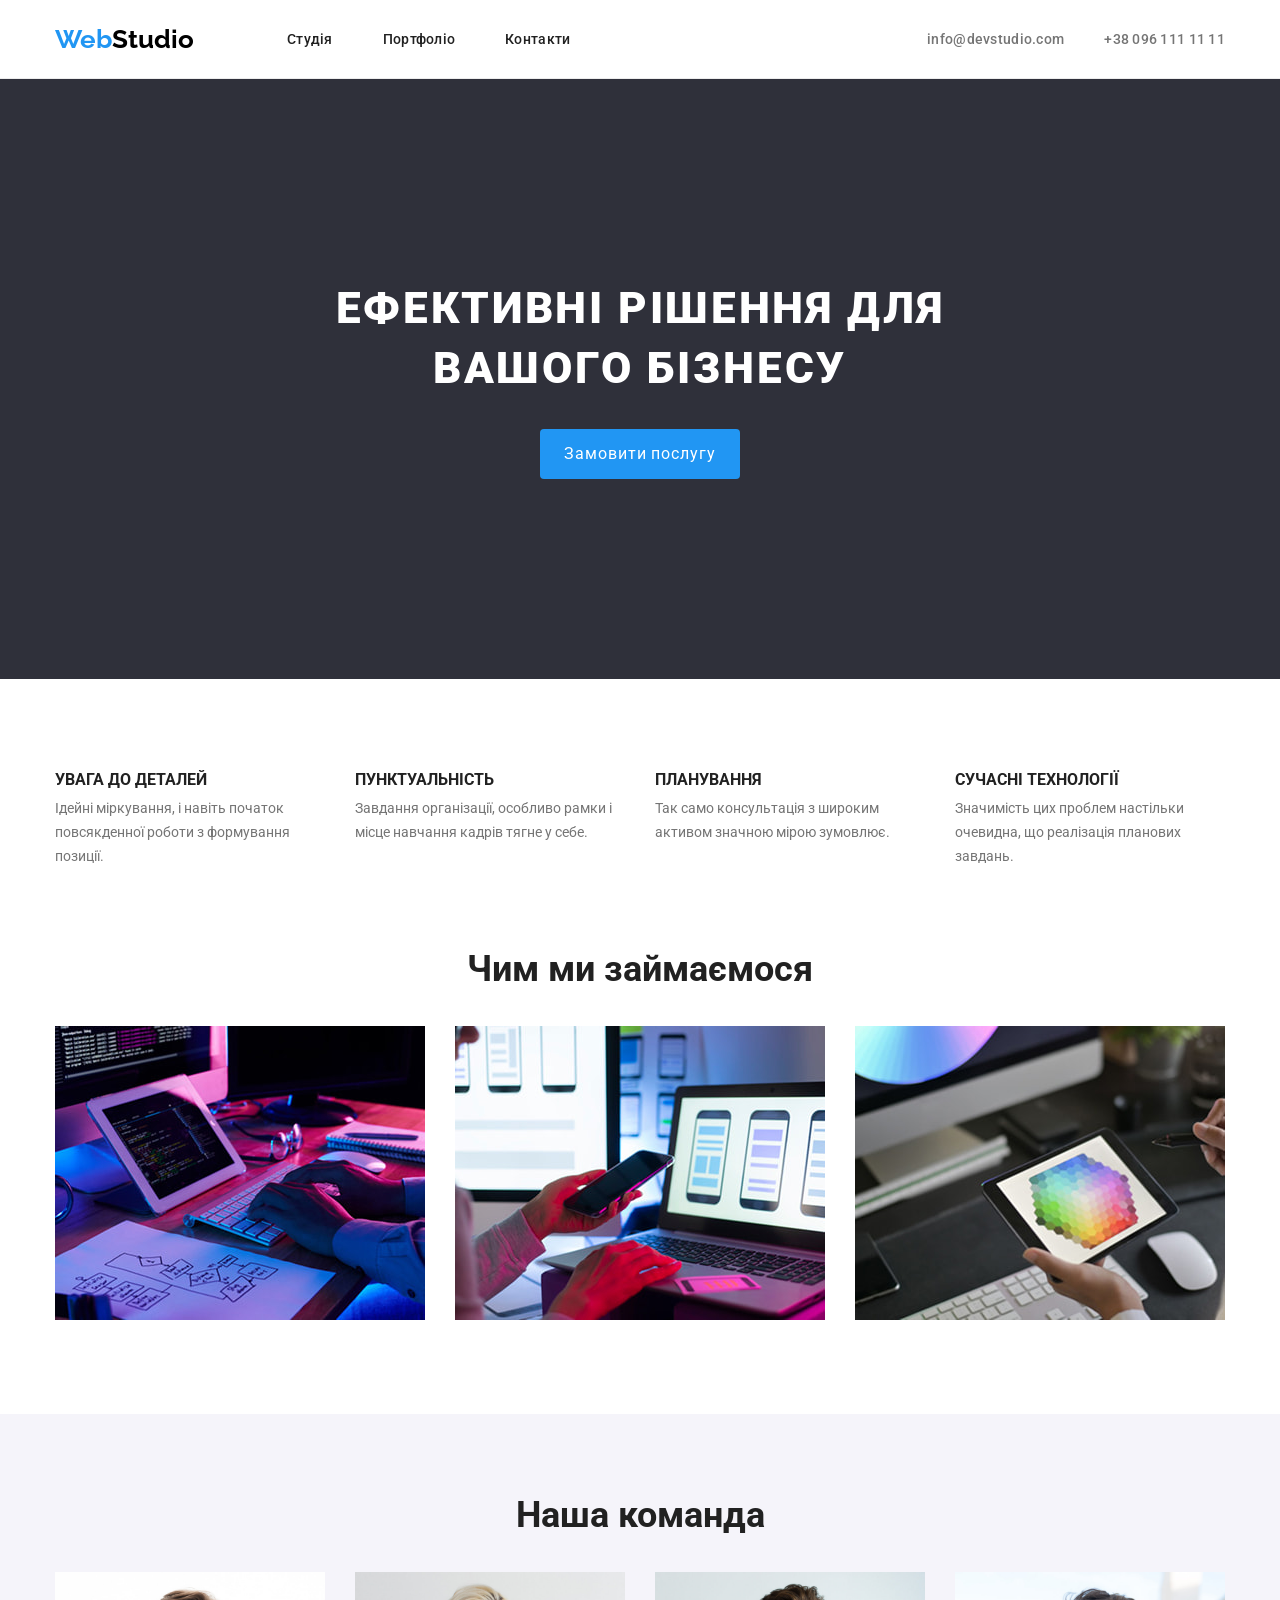
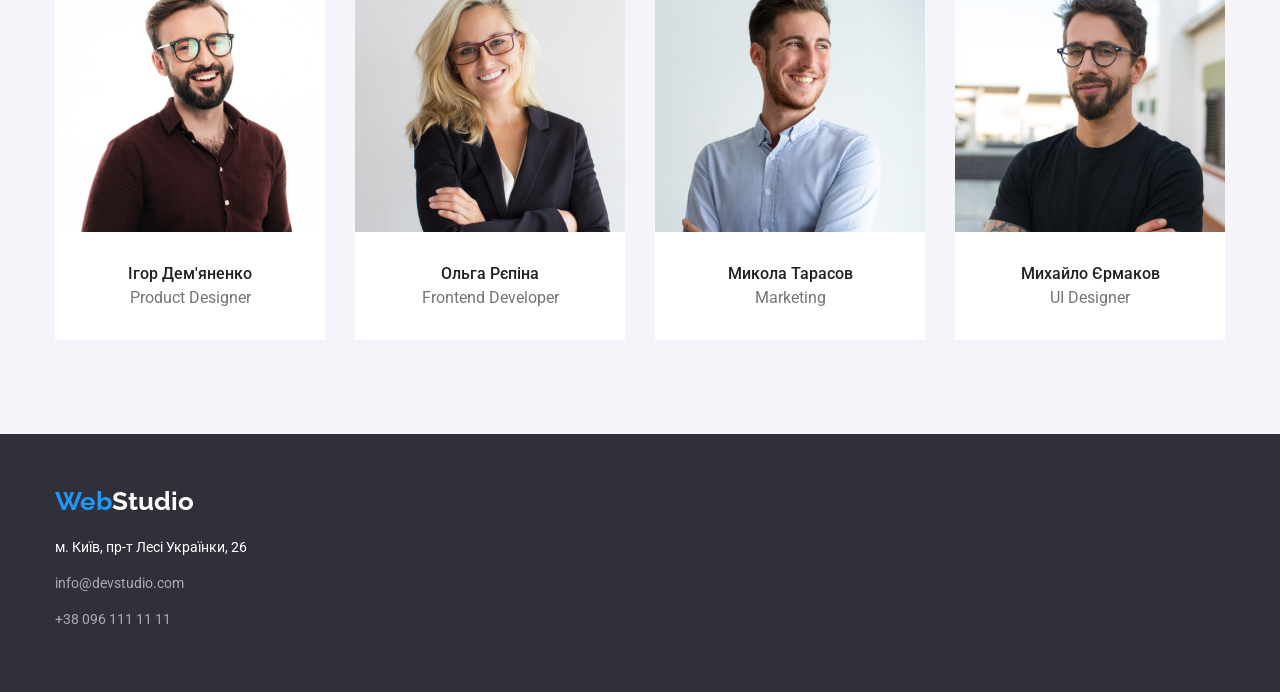
==== index.html @ 6a8b155d "Initial commit" ====
<!doctype html>
<html lang="uk">
  <head>
    <meta charset="UTF-8" />
    <meta name="viewport" content="width=device-width, initial-scale=1.0" />
    <title>Document</title>
    <link rel="preconnect" href="https://fonts.googleapis.com" />
    <link rel="preconnect" href="https://fonts.gstatic.com" crossorigin />
    <link
      href="https://fonts.googleapis.com/css2?family=Raleway:ital,wght@0,700;1,700&family=Roboto:ital,wght@0,100..900;1,100..900&display=swap"
      rel="stylesheet"
    />
    <link
      rel="stylesheet"
      href="https://cdn.jsdelivr.net/npm/modern-normalize@3.0.1/modern-normalize.min.css"
    />
    <link rel="stylesheet" href="./css/styles.css" />
  </head>

  <body>
    <header class="header">
      <div class="container header-container">
        <a
          class="logo"
          href="./index.html"
          aria-label="Логотип сайта WebStudio"
          lang="en"
        >
          Web<span class="header-logo">Studio</span>
        </a>
        <nav>
          <ul class="list nav-list">
            <li class="nav-item">
              <a class="header-link nav-link" href="#"> Студія </a>
            </li>
            <li class="nav-item">
              <a class="header-link nav-link" href="./portfolio.html"
                >Портфоліо
              </a>
            </li>
            <li class="nav-item">
              <a class="header-link nav-link" href="#address"> Контакти </a>
            </li>
          </ul>
        </nav>
        <ul class="list list-contacts">
          <li class="item-contacts">
            <a class="header-link header-nav" href="mailto:info@devstudio.com"
              >info@devstudio.com</a
            >
          </li>
          <li>
            <a class="header-link header-nav" href="tel:+380961111111"
              >+38 096 111 11 11</a
            >
          </li>
        </ul>
      </div>
    </header>
    <main>
      <section class="hero">
        <div class="container hero-container">
          <h1 class="hero-title">Ефективні рішення для вашого бізнесу</h1>
          <button class="hero-btn" type="button">Замовити послугу</button>
        </div>
      </section>
      <section class="section features">
        <div class="container">
          <h2 class="visually-hidden">Наші переваги</h2>
          <ul class="list grid">
            <li class="features-item grid-item">
              <h3 class="features-title">УВАГА ДО ДЕТАЛЕЙ</h3>
              <p class="features-text">
                Ідейні міркування, і навіть початок повсякденної роботи з
                формування позиції.
              </p>
            </li>
            <li class="features-item grid-item">
              <h3 class="features-title">ПУНКТУАЛЬНІСТЬ</h3>
              <p class="features-text">
                Завдання організації, особливо рамки і місце навчання кадрів
                тягне у себе.
              </p>
            </li>
            <li class="features-item grid-item">
              <h3 class="features-title">ПЛАНУВАННЯ</h3>
              <p class="features-text">
                Так само консультація з широким активом значною мірою зумовлює.
              </p>
            </li>
            <li class="features-item grid-item">
              <h3 class="features-title">СУЧАСНІ ТЕХНОЛОГІЇ</h3>
              <p class="features-text">
                Значимість цих проблем настільки очевидна, що реалізація
                планових завдань.
              </p>
            </li>
          </ul>
        </div>
      </section>
      <section class="section activity">
        <div class="container">
          <h2 class="title">Чим ми займаємося</h2>
          <ul class="list grid">
            <li class="activity-item grid-item">
              <img
                class="img"
                src="./images/about/about-1.jpg"
                alt="Розробка"
                width="370"
                height="294"
              />
            </li>
            <li class="activity-item grid-item">
              <img
                class="img"
                src="./images/about/about-2.jpg"
                alt="Веб-дизайн"
                width="370"
                height="294"
              />
            </li>
            <li class="activity-item grid-item">
              <img
                class="img"
                src="./images/about/about-3.jpg"
                alt="Стилізація"
                width="370"
                height="294"
              />
            </li>
          </ul>
        </div>
      </section>
      <section class="section team">
        <div class="container">
          <h2 class="title">Наша команда</h2>
          <ul class="list grid">
            <li class="team-item grid-item">
              <img
                class="img team-img"
                src="./images/team/team-1.jpg"
                alt="Ігор Дем'яненко"
                width="270"
                height="260"
              />
              <div class="team-info">
                <h3 class="team-title">Ігор Дем'яненко</h3>
                <p class="team-text" lang="en">Product Designer</p>
              </div>
            </li>
            <li class="team-item grid-item">
              <img
                class="img team-img"
                src="./images/team/team-2.jpg"
                alt="Ольга Рєпіна"
                width="270"
                height="260"
              />
              <div class="team-info">
                <h3 class="team-title">Ольга Рєпіна</h3>
                <p class="team-text" lang="en">Frontend Developer</p>
              </div>
            </li>
            <li class="team-item grid-item">
              <img
                class="img team-img"
                src="./images/team/team-3.jpg"
                alt="Микола Тарасов"
                width="270"
                height="260"
              />
              <div class="team-info">
                <h3 class="team-title">Микола Тарасов</h3>
                <p class="team-text" lang="en">Marketing</p>
              </div>
            </li>
            <li class="team-item grid-item">
              <img
                class="img team-img"
                src="./images/team/team-4.jpg"
                alt="Михайло Єрмаков"
                width="270"
                height="260"
              />
              <div class="team-info">
                <h3 class="team-title">Михайло Єрмаков</h3>
                <p class="team-text" lang="en">UI Designer</p>
              </div>
            </li>
          </ul>
        </div>
      </section>
    </main>
    <footer class="footer" id="address">
      <div class="container">
        <a
          class="footer-logo-link"
          href="./index.html"
          aria-label="Логотип сайта WebStudio"
          lang="en"
          >Web<span class="footer-logo">Studio</span></a
        >
        <address class="address">
          <p class="address-text">м. Київ, пр-т Лесі Українки, 26</p>
          <ul class="list">
            <li class="address-item">
              <a class="address-link" href="mailto:info@devstudio.com"
                >info@devstudio.com</a
              >
            </li>
            <li class="address-item">
              <a class="address-link" href="tel:+380961111111"
                >+38 096 111 11 11</a
              >
            </li>
          </ul>
        </address>
      </div>
    </footer>
  </body>
</html>
---- css/styles.css ----
:root {
  --main-font: 'Roboto', sans-serif;
  --secondary-font: 'Raleway', sans-serif;
  --main-color-text: #757575;
  --main-color-title: #212121;
  --active-color: #2196f3;
  --main-background-color: #2f303a;
  --secondary-background-color: #f5f4fa;
  --project-border-color: #eeeeee;
  --indent: 30px;
  --number: 1;
}

body {
  font-family: var(--main-font);
  color: var(--main-color-text);
  font-size: 14px;
  line-height: 100%;
  letter-spacing: 3%;
}

h1,
h2,
h3,
h4,
h5,
h6,
p {
  margin: 0;
}

.visually-hidden {
  position: absolute;
  width: 1px;
  height: 1px;
  margin: -1px;
  border: 0;
  padding: 0;

  white-space: nowrap;
  clip-path: inset(100%);
  clip: rect(0 0 0 0);
  overflow: hidden;
}

.container {
  width: 1200px;
  padding-left: 15px;
  padding-right: 15px;
  margin-left: auto;
  margin-right: auto;
}

.section {
  padding-top: 94px;
}

.section:nth-child(3n) {
  padding-bottom: 94px;
}

.section:last-child {
  padding-bottom: 94px;
}
.grid {
  display: flex;
  flex-wrap: wrap;
  gap: var(--indent);
}
.grid-item {
  flex-basis: calc(
    (100% - var(--indent) * (var(--number) - 1)) / var(--number)
  );
}
.list {
  list-style: none;
  padding: 0;
  margin: 0;
}

.title {
  font-weight: 700;
  font-size: 36px;
  text-align: center;
  color: var(--main-color-title);
  padding-bottom: 50px;
}

.img {
  display: block;
  max-width: 100%;
  height: auto;
}

/*================header========================== */
.header {
  border-bottom: 1px solid #ececec;
}

.header-container {
  display: flex;
  align-items: center;
}

.logo {
  font-family: var(--secondary-font);
  font-weight: 700;
  font-size: 26px;
  color: #2196f3;
  text-decoration: none;
  margin-right: 93px;
}

.header-logo {
  color: #000000;
}

.nav-list {
  display: flex;
  align-items: center;
}

.nav-item {
  margin-right: 50px;
}

.nav-item:last-child {
  margin-right: 0;
}

.header-link {
  display: block;
  font-weight: 500;
  letter-spacing: 0.02em;
  text-decoration: none;
  color: var(--main-color-title);
  padding-top: 32px;
  padding-bottom: 32px;
}

.header-link:hover,
.header-link:focus {
  color: var(--active-color);
}

.list-contacts {
  display: flex;
  align-items: center;
  margin-left: auto;
}

.item-contacts {
  margin-right: 40px;
}

.item-contacts:last-child {
  margin-right: 0;
}

.header-nav {
  color: var(--main-color-text);
}

/*=========================hero===========================*/

.hero {
  background-color: var(--main-background-color);
}

.hero-container {
  display: flex;
  flex-direction: column;
  align-items: center;
  padding: 200px 0px;
}

.hero-title {
  width: 696px;
  height: 100%;
  font-weight: 900;
  font-size: 44px;
  line-height: 1.36;
  letter-spacing: 0.06em;
  text-align: center;
  text-transform: uppercase;
  color: #ffffff;
  padding-bottom: 30px;
}

.hero-btn {
  width: 200px;
  height: 50px;
  font-family: Roboto;
  font-size: 16px;
  line-height: 1.87;
  letter-spacing: 0.06em;
  text-align: center;
  vertical-align: middle;
  cursor: pointer;
  color: #ffffff;
  background-color: var(--active-color);
  border-radius: 4px;
  border-color: transparent;
}

.hero-btn:hover,
.hero-btn:focus {
  background-color: #188ce8;
}

/*====================================features=========================*/

.features-item {
  --number: 4;
}

.features-item:last-child {
  margin-right: 0;
}

.features-title {
  font-weight: 700;
  text-transform: uppercase;
  color: var(--main-color-title);
  padding-bottom: 10px;
}

.features-text {
  line-height: 1.71;
}

/*==============================activity======================*/

.activity-item {
  --number: 3;
}

/*==============================team==========================*/
.team {
  background-color: var(--secondary-background-color);
}

.team-item {
  background-color: #ffffff;
  --number: 4;
}

.team-info {
  padding: 35px 0px;
}
.team-title {
  font-weight: 500;
  font-size: 16px;
  text-align: center;
  color: var(--main-color-title);
  margin-bottom: 10px;
}

.team-text {
  font-size: 16px;
  text-align: center;
}

/*===============================footer=========================*/
.footer {
  background-color: var(--main-background-color);
  padding: 60px 0px;
}
.footer-logo-link {
  display: block;
  font-family: var(--secondary-font);
  font-weight: 700;
  font-size: 26px;
  color: #2196f3;
  text-decoration: none;
  padding-bottom: 28px;
}
.footer-logo {
  color: #ffffff;
}

.address {
  line-height: 1.71;
  font-style: normal;
}

.address-text {
  color: #ffffff;
  padding-bottom: 12px;
}
.address-item {
  padding-bottom: 12px;
}
.address-item:last-child {
  padding-bottom: 0px;
}
.address-link {
  text-decoration: none;
  color: rgba(255, 255, 255, 0.6);
}

.address-link:hover,
.address-link:focus {
  color: var(--active-color);
}
/*=================================Portfolio=============================*/
.filters {
  padding: 94px 0px;
}
.filters-list {
  display: flex;
  justify-content: center;
  margin-bottom: 50px;
}
.filters-item {
  margin-right: 8px;
}
.filters-item:last-child {
  margin-right: 0;
}
.filters-btn {
  font-weight: 500;
  font-size: 16px;
  line-height: 1.625;
  cursor: pointer;
  color: var(--main-color-title);
  background-color: var(--secondary-background-color);
  border: 0;
  border-color: transparent;
  border-radius: 4px;
  padding: 6px 22px;
}

.filters-btn:hover,
.filters-btn:focus {
  color: #ffffff;
  background-color: var(--active-color);
}
.filters-btn-1 {
  width: 67px;
}
.filters-btn-2 {
  width: 125px;
}
.filters-btn-3 {
  width: 112px;
}
.filters-btn-4 {
  width: 103px;
}
.filters-btn-5 {
  width: 130px;
}

/*===========================Project==================================*/
.project-list {
}

.project-item {
  --number: 3;
}

.project-link {
  text-decoration: none;
}
.project-content {
  padding: 20px 24px;
  border: 1px solid var(--project-border-color);
  border-top: none;
}

.project-title {
  font-weight: 700;
  font-size: 18px;
  line-height: 2;
  letter-spacing: 6%;
  color: var(--main-color-title);
  margin-bottom: 4px;
}

.project-text {
  font-size: 16px;
  line-height: 1.875;
  color: var(--main-color-text);
}
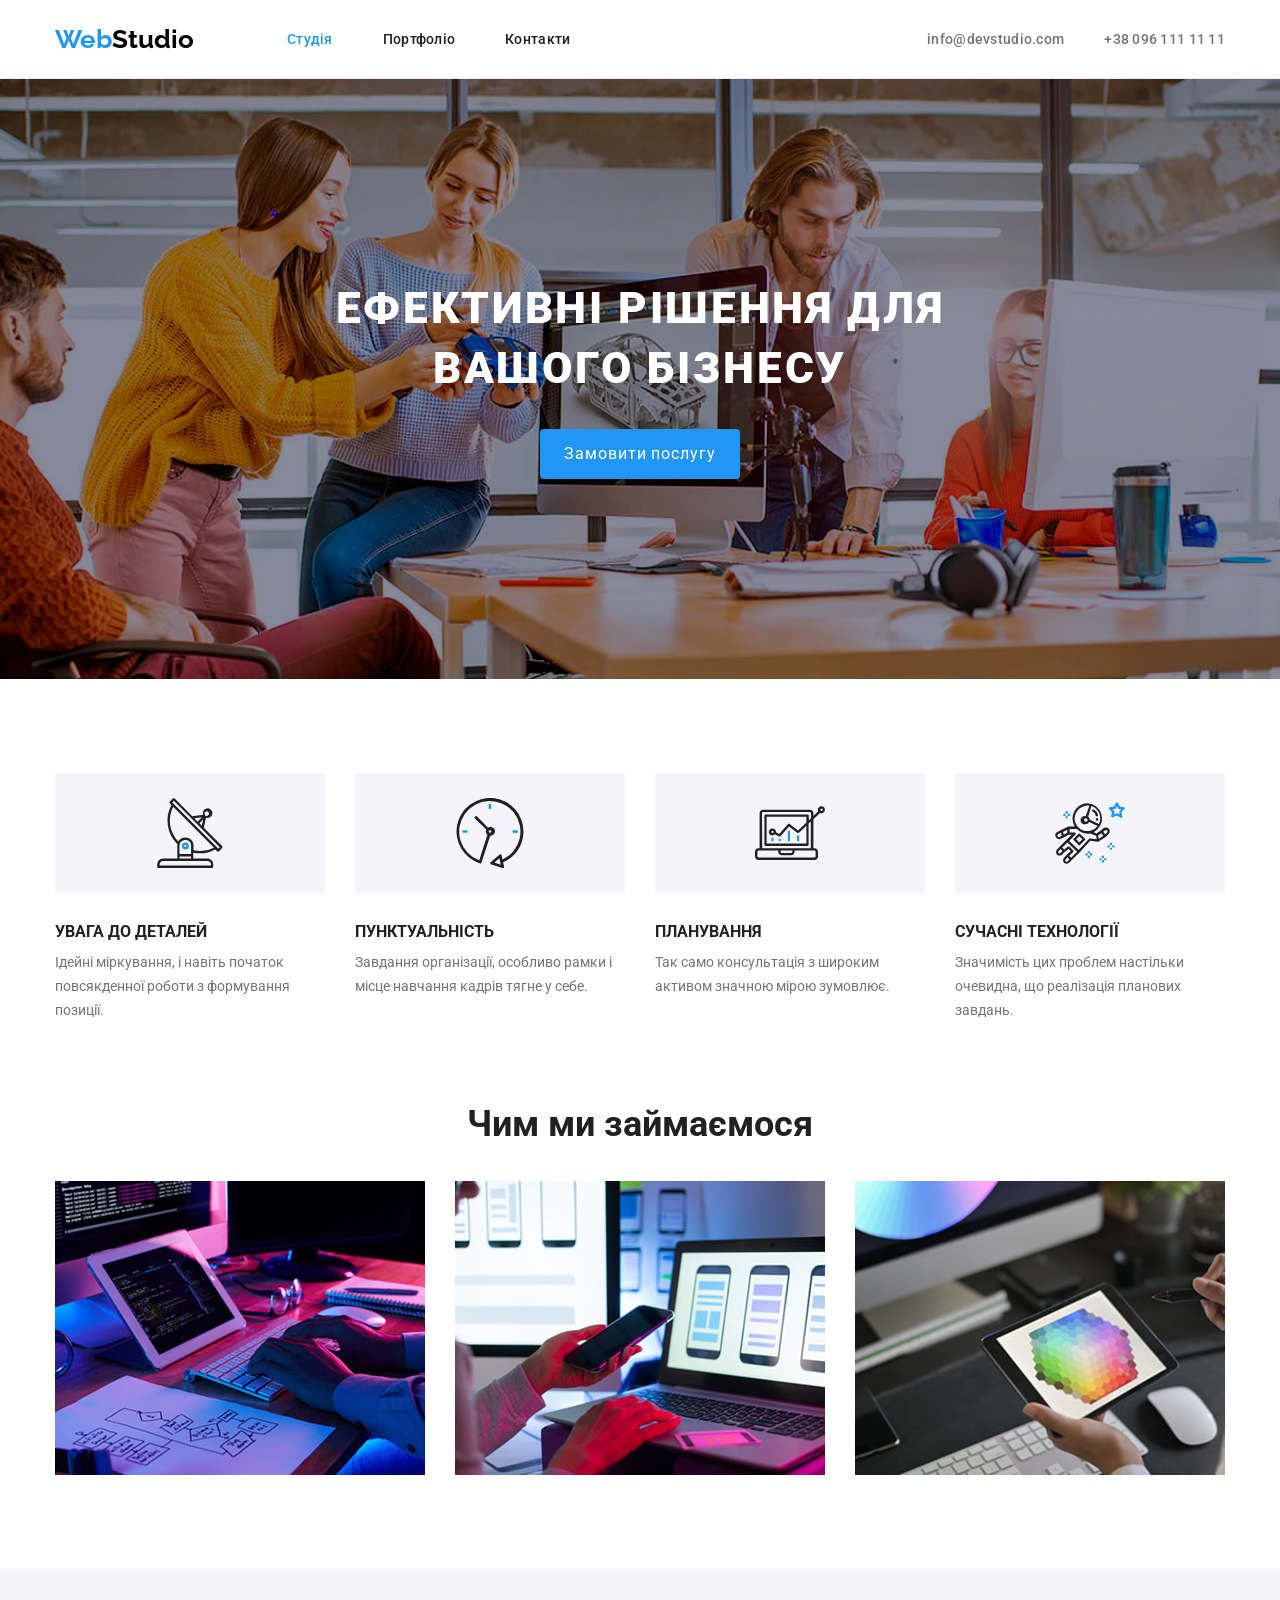
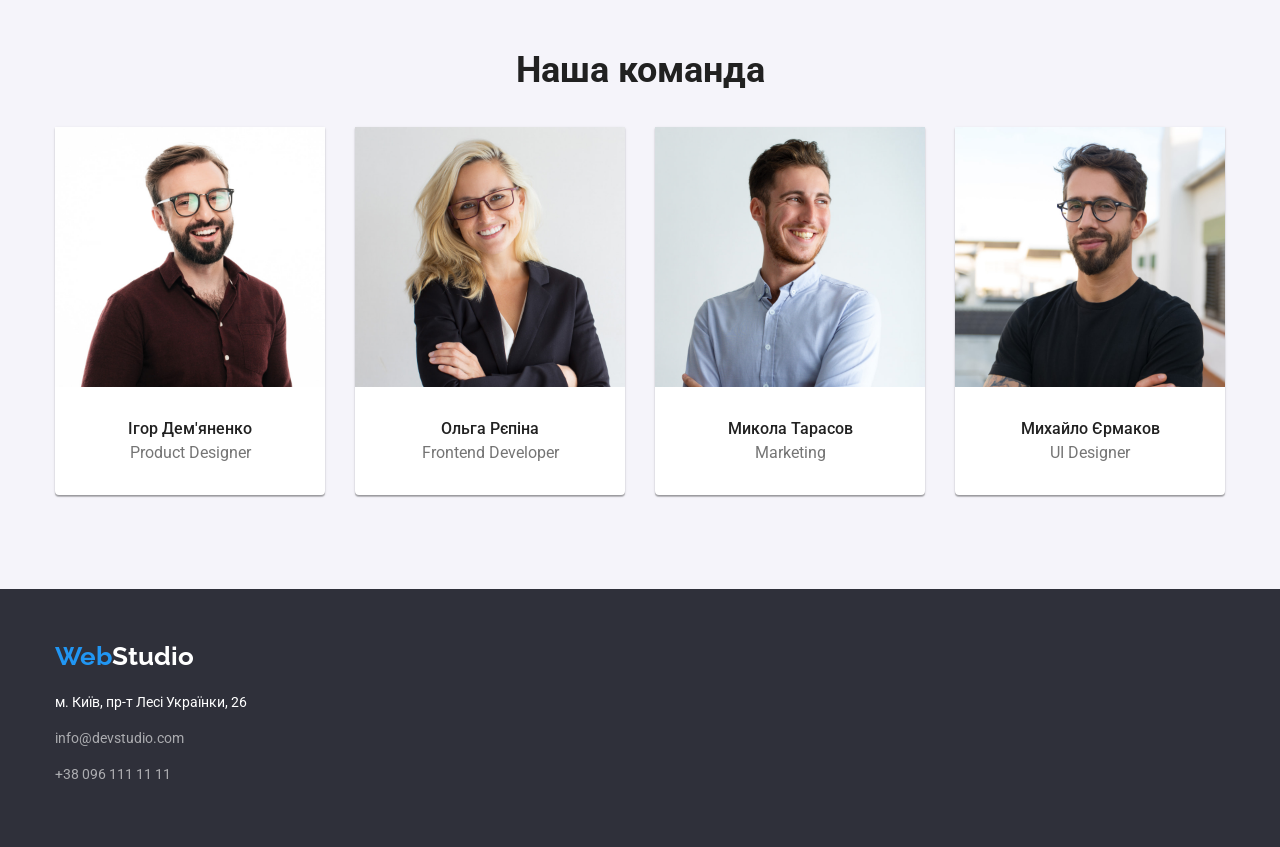
==== commit 1791ee4f: "svg icon, current, scroll" ====
--- a/index.html
+++ b/index.html
@@ -31,7 +31,7 @@
         <nav>
           <ul class="list nav-list">
             <li class="nav-item">
-              <a class="header-link nav-link" href="#"> Студія </a>
+              <a class="header-link nav-link current" href="#"> Студія </a>
             </li>
             <li class="nav-item">
               <a class="header-link nav-link" href="./portfolio.html"
@@ -69,6 +69,11 @@
           <h2 class="visually-hidden">Наші переваги</h2>
           <ul class="list grid">
             <li class="features-item grid-item">
+              <div class="features-icon">
+                <svg width="70" height="70" aria-hidden="true">
+                  <use href="./images/icons.svg#antenna"></use>
+                </svg>
+              </div>
               <h3 class="features-title">УВАГА ДО ДЕТАЛЕЙ</h3>
               <p class="features-text">
                 Ідейні міркування, і навіть початок повсякденної роботи з
@@ -76,6 +81,11 @@
               </p>
             </li>
             <li class="features-item grid-item">
+              <div class="features-icon">
+                <svg width="70" height="70" aria-hidden="true">
+                  <use href="./images/icons.svg#clock"></use>
+                </svg>
+              </div>
               <h3 class="features-title">ПУНКТУАЛЬНІСТЬ</h3>
               <p class="features-text">
                 Завдання організації, особливо рамки і місце навчання кадрів
@@ -83,12 +93,22 @@
               </p>
             </li>
             <li class="features-item grid-item">
+              <div class="features-icon">
+                <svg width="70" height="70" aria-hidden="true">
+                  <use href="./images/icons.svg#diagram"></use>
+                </svg>
+              </div>
               <h3 class="features-title">ПЛАНУВАННЯ</h3>
               <p class="features-text">
                 Так само консультація з широким активом значною мірою зумовлює.
               </p>
             </li>
             <li class="features-item grid-item">
+              <div class="features-icon">
+                <svg width="70" height="70" aria-hidden="true">
+                  <use href="./images/icons.svg#astronaut"></use>
+                </svg>
+              </div>
               <h3 class="features-title">СУЧАСНІ ТЕХНОЛОГІЇ</h3>
               <p class="features-text">
                 Значимість цих проблем настільки очевидна, що реалізація
--- a/css/styles.css
+++ b/css/styles.css
@@ -11,6 +11,9 @@
   --number: 1;
 }
 
+html {
+  scroll-behavior: smooth;
+}
 body {
   font-family: var(--main-font);
   color: var(--main-color-text);
@@ -66,6 +69,7 @@
   display: flex;
   flex-wrap: wrap;
   gap: var(--indent);
+  align-items: flex-start;
 }
 .grid-item {
   flex-basis: calc(
@@ -142,7 +146,9 @@
 .header-link:focus {
   color: var(--active-color);
 }
-
+.current {
+  color: var(--active-color);
+}
 .list-contacts {
   display: flex;
   align-items: center;
@@ -164,6 +170,15 @@
 /*=========================hero===========================*/
 
 .hero {
+  max-width: 1600px;
+  margin-left: auto;
+  margin-right: auto;
+  background-repeat: no-repeat;
+  background-position: center;
+  background-size: cover;
+  background-image:
+    url(../images/hero/hero-img.png),
+    linear-gradient(to bottom, rgba(47, 48, 58, 0.4), rgba(47, 48, 58, 0.4));
   background-color: var(--main-background-color);
 }
 
@@ -217,12 +232,21 @@
 .features-item:last-child {
   margin-right: 0;
 }
-
+.features-icon {
+  height: 120px;
+  display: flex;
+  align-items: center;
+  justify-content: center;
+  background-color: var(--secondary-background-color);
+  margin-bottom: var(--indent);
+  border-radius: 4px;
+}
 .features-title {
   font-weight: 700;
+  line-height: 1.14;
   text-transform: uppercase;
   color: var(--main-color-title);
-  padding-bottom: 10px;
+  margin-bottom: 10px;
 }
 
 .features-text {
@@ -243,6 +267,12 @@
 .team-item {
   background-color: #ffffff;
   --number: 4;
+  border-bottom-right-radius: 4px;
+  border-bottom-left-radius: 4px;
+  box-shadow:
+    0px 2px 1px 0px #00000033,
+    0px 1px 1px 0px #00000024,
+    0px 1px 3px 0px #0000001f;
 }
 
 .team-info {
@@ -282,14 +312,14 @@
 .address {
   line-height: 1.71;
   font-style: normal;
-}
-
-.address-text {
-  color: #ffffff;
-  padding-bottom: 12px;
-}
-.address-item {
-  padding-bottom: 12px;
+
+  .address-text {
+    color: #ffffff;
+    padding-bottom: 12px;
+  }
+  .address-item {
+    padding-bottom: 12px;
+  }
 }
 .address-item:last-child {
   padding-bottom: 0px;
@@ -335,6 +365,10 @@
 .filters-btn:focus {
   color: #ffffff;
   background-color: var(--active-color);
+  box-shadow:
+    0px 2px 2px 0px #0000001f,
+    0px 1px 2px 0px #00000014,
+    0px 3px 1px 0px #0000001a;
 }
 .filters-btn-1 {
   width: 67px;
@@ -358,6 +392,13 @@
 
 .project-item {
   --number: 3;
+}
+.project-cart:hover,
+.project-cart:focus {
+  box-shadow:
+    1px 4px 6px 0px #00000029,
+    0px 4px 4px 0px #0000000f,
+    0px 1px 1px 0px #0000001f;
 }
 
 .project-link {
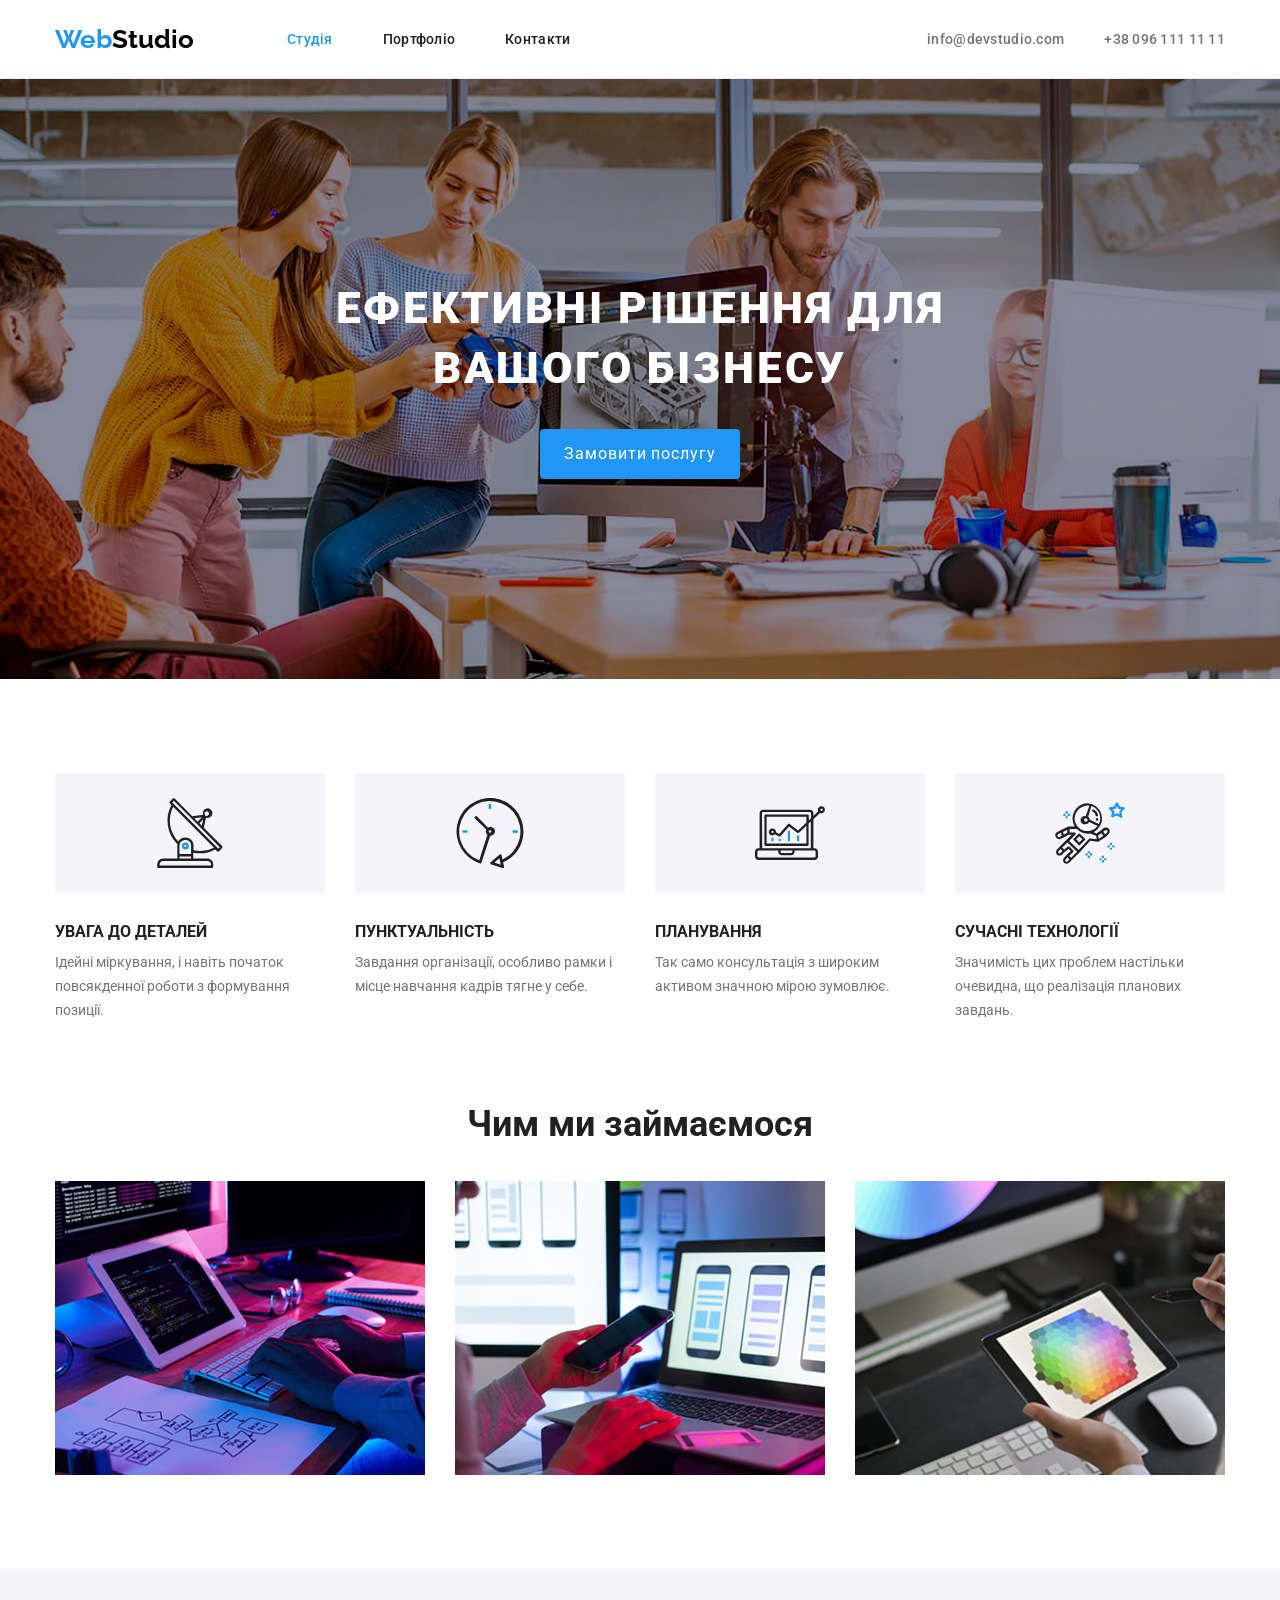
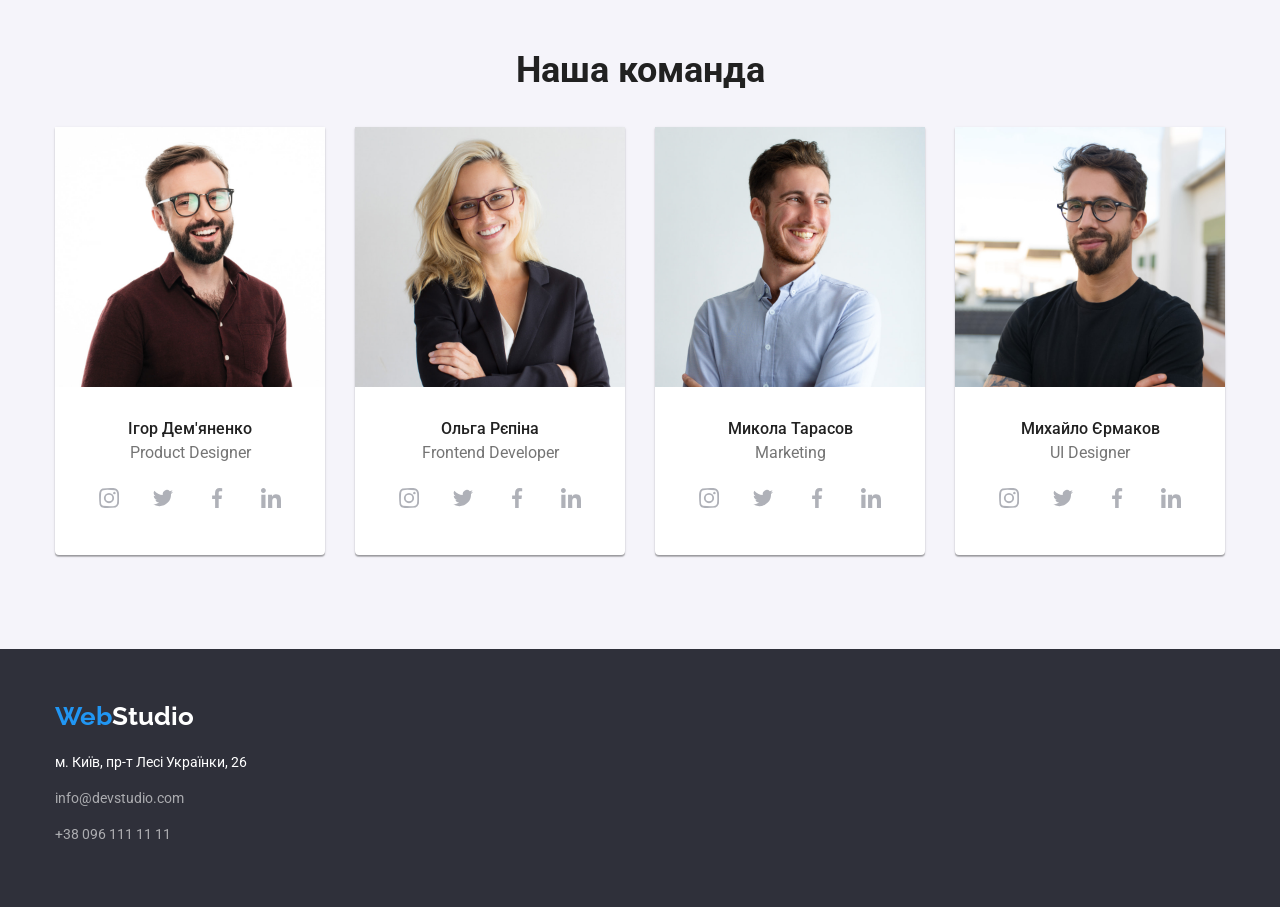
==== commit 00dc5a09: "team. social-icons" ====
--- a/index.html
+++ b/index.html
@@ -167,6 +167,52 @@
               <div class="team-info">
                 <h3 class="team-title">Ігор Дем'яненко</h3>
                 <p class="team-text" lang="en">Product Designer</p>
+                <ul class="list social-list">
+                  <li class="social-item">
+                    <a
+                      class="social-link"
+                      href="https://www.instagram.com/"
+                      target="_blank"
+                      rel="noopener noreferrer"
+                      aria-label="іконка Instagram"
+                      ><svg class="social-icon" width="20" height="20">
+                        <use href="./images/icons.svg#instagram"></use></svg
+                    ></a>
+                  </li>
+                  <li class="social-item">
+                    <a
+                      class="social-link"
+                      href="https://x.com/"
+                      target="_blank"
+                      rel="noopener noreferrer"
+                      aria-label="іконка Twitter"
+                      ><svg class="social-icon" width="20" height="20">
+                        <use href="./images/icons.svg#twitter"></use></svg
+                    ></a>
+                  </li>
+                  <li class="social-item">
+                    <a
+                      class="social-link"
+                      href="https://www.facebook.com/"
+                      target="_blank"
+                      rel="noopener noreferrer"
+                      aria-label="іконка Facebook"
+                      ><svg class="social-icon" width="20" height="20">
+                        <use href="./images/icons.svg#facebook"></use></svg
+                    ></a>
+                  </li>
+                  <li class="social-item">
+                    <a
+                      class="social-link"
+                      href="https://linkedin.com/"
+                      target="_blank"
+                      rel="noopener noreferrer"
+                      aria-label="іконка Linkedin"
+                      ><svg class="social-icon" width="20" height="20">
+                        <use href="./images/icons.svg#linkedin"></use></svg
+                    ></a>
+                  </li>
+                </ul>
               </div>
             </li>
             <li class="team-item grid-item">
@@ -180,6 +226,52 @@
               <div class="team-info">
                 <h3 class="team-title">Ольга Рєпіна</h3>
                 <p class="team-text" lang="en">Frontend Developer</p>
+                <ul class="list social-list">
+                  <li class="social-item">
+                    <a
+                      class="social-link"
+                      href="https://www.instagram.com/"
+                      target="_blank"
+                      rel="noopener noreferrer"
+                      aria-label="іконка Instagram"
+                      ><svg class="social-icon" width="20" height="20">
+                        <use href="./images/icons.svg#instagram"></use></svg
+                    ></a>
+                  </li>
+                  <li class="social-item">
+                    <a
+                      class="social-link"
+                      href="https://x.com/"
+                      target="_blank"
+                      rel="noopener noreferrer"
+                      aria-label="іконка Twitter"
+                      ><svg class="social-icon" width="20" height="20">
+                        <use href="./images/icons.svg#twitter"></use></svg
+                    ></a>
+                  </li>
+                  <li class="social-item">
+                    <a
+                      class="social-link"
+                      href="https://www.facebook.com/"
+                      target="_blank"
+                      rel="noopener noreferrer"
+                      aria-label="іконка Facebook"
+                      ><svg class="social-icon" width="20" height="20">
+                        <use href="./images/icons.svg#facebook"></use></svg
+                    ></a>
+                  </li>
+                  <li class="social-item">
+                    <a
+                      class="social-link"
+                      href="https://linkedin.com/"
+                      target="_blank"
+                      rel="noopener noreferrer"
+                      aria-label="іконка Linkedin"
+                      ><svg class="social-icon" width="20" height="20">
+                        <use href="./images/icons.svg#linkedin"></use></svg
+                    ></a>
+                  </li>
+                </ul>
               </div>
             </li>
             <li class="team-item grid-item">
@@ -193,6 +285,52 @@
               <div class="team-info">
                 <h3 class="team-title">Микола Тарасов</h3>
                 <p class="team-text" lang="en">Marketing</p>
+                <ul class="list social-list">
+                  <li class="social-item">
+                    <a
+                      class="social-link"
+                      href="https://www.instagram.com/"
+                      target="_blank"
+                      rel="noopener noreferrer"
+                      aria-label="іконка Instagram"
+                      ><svg class="social-icon" width="20" height="20">
+                        <use href="./images/icons.svg#instagram"></use></svg
+                    ></a>
+                  </li>
+                  <li class="social-item">
+                    <a
+                      class="social-link"
+                      href="https://x.com/"
+                      target="_blank"
+                      rel="noopener noreferrer"
+                      aria-label="іконка Twitter"
+                      ><svg class="social-icon" width="20" height="20">
+                        <use href="./images/icons.svg#twitter"></use></svg
+                    ></a>
+                  </li>
+                  <li class="social-item">
+                    <a
+                      class="social-link"
+                      href="https://www.facebook.com/"
+                      target="_blank"
+                      rel="noopener noreferrer"
+                      aria-label="іконка Facebook"
+                      ><svg class="social-icon" width="20" height="20">
+                        <use href="./images/icons.svg#facebook"></use></svg
+                    ></a>
+                  </li>
+                  <li class="social-item">
+                    <a
+                      class="social-link"
+                      href="https://linkedin.com/"
+                      target="_blank"
+                      rel="noopener noreferrer"
+                      aria-label="іконка Linkedin"
+                      ><svg class="social-icon" width="20" height="20">
+                        <use href="./images/icons.svg#linkedin"></use></svg
+                    ></a>
+                  </li>
+                </ul>
               </div>
             </li>
             <li class="team-item grid-item">
@@ -206,6 +344,52 @@
               <div class="team-info">
                 <h3 class="team-title">Михайло Єрмаков</h3>
                 <p class="team-text" lang="en">UI Designer</p>
+                <ul class="list social-list">
+                  <li class="social-item">
+                    <a
+                      class="social-link"
+                      href="https://www.instagram.com/"
+                      target="_blank"
+                      rel="noopener noreferrer"
+                      aria-label="іконка Instagram"
+                      ><svg class="social-icon" width="20" height="20">
+                        <use href="./images/icons.svg#instagram"></use></svg
+                    ></a>
+                  </li>
+                  <li class="social-item">
+                    <a
+                      class="social-link"
+                      href="https://x.com/"
+                      target="_blank"
+                      rel="noopener noreferrer"
+                      aria-label="іконка Twitter"
+                      ><svg class="social-icon" width="20" height="20">
+                        <use href="./images/icons.svg#twitter"></use></svg
+                    ></a>
+                  </li>
+                  <li class="social-item">
+                    <a
+                      class="social-link"
+                      href="https://www.facebook.com/"
+                      target="_blank"
+                      rel="noopener noreferrer"
+                      aria-label="іконка Facebook"
+                      ><svg class="social-icon" width="20" height="20">
+                        <use href="./images/icons.svg#facebook"></use></svg
+                    ></a>
+                  </li>
+                  <li class="social-item">
+                    <a
+                      class="social-link"
+                      href="https://linkedin.com/"
+                      target="_blank"
+                      rel="noopener noreferrer"
+                      aria-label="іконка Linkedin"
+                      ><svg class="social-icon" width="20" height="20">
+                        <use href="./images/icons.svg#linkedin"></use></svg
+                    ></a>
+                  </li>
+                </ul>
               </div>
             </li>
           </ul>
--- a/css/styles.css
+++ b/css/styles.css
@@ -9,6 +9,8 @@
   --project-border-color: #eeeeee;
   --indent: 30px;
   --number: 1;
+  --fill-icons: #afb1b8;
+  --fill-active-icons: #ffffff;
 }
 
 html {
@@ -289,8 +291,39 @@
 .team-text {
   font-size: 16px;
   text-align: center;
-}
-
+  margin-bottom: 16px;
+}
+.social-list {
+  display: flex;
+  justify-content: center;
+  align-items: center;
+}
+.social-item:not(:last-child) {
+  margin-right: 10px;
+}
+.social-link {
+  display: flex;
+  justify-content: center;
+  align-items: center;
+  width: 44px;
+  height: 44px;
+  border-radius: 50%;
+}
+.social-link:hover,
+.social-link:focus {
+  background-color: var(--active-color);
+}
+.social-icon {
+  fill: var(--fill-icons);
+}
+.social-icon:hover,
+.social-icon:focus {
+  fill: var(--fill-active-icons);
+}
+.social-link:hover .social-icon,
+.social-link:focus .social-icon {
+  fill: var(--fill-active-icons);
+}
 /*===============================footer=========================*/
 .footer {
   background-color: var(--main-background-color);
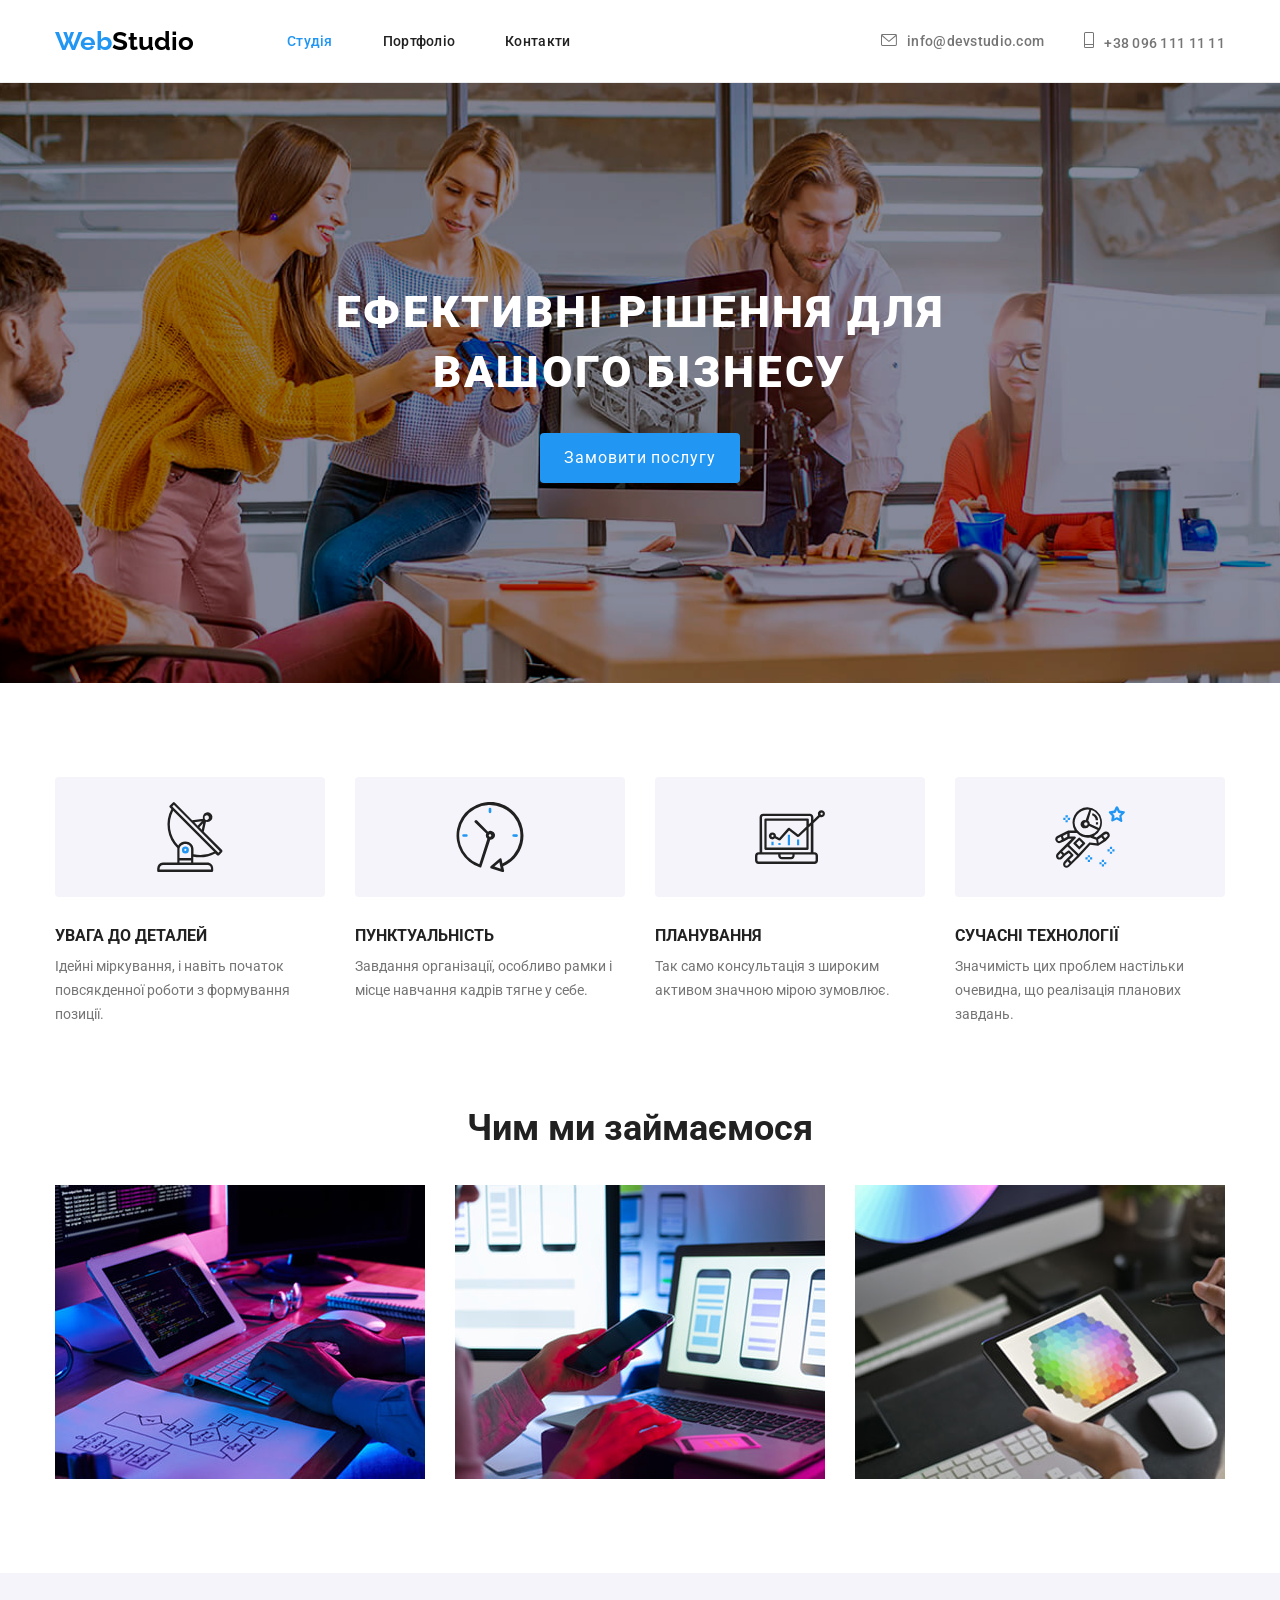
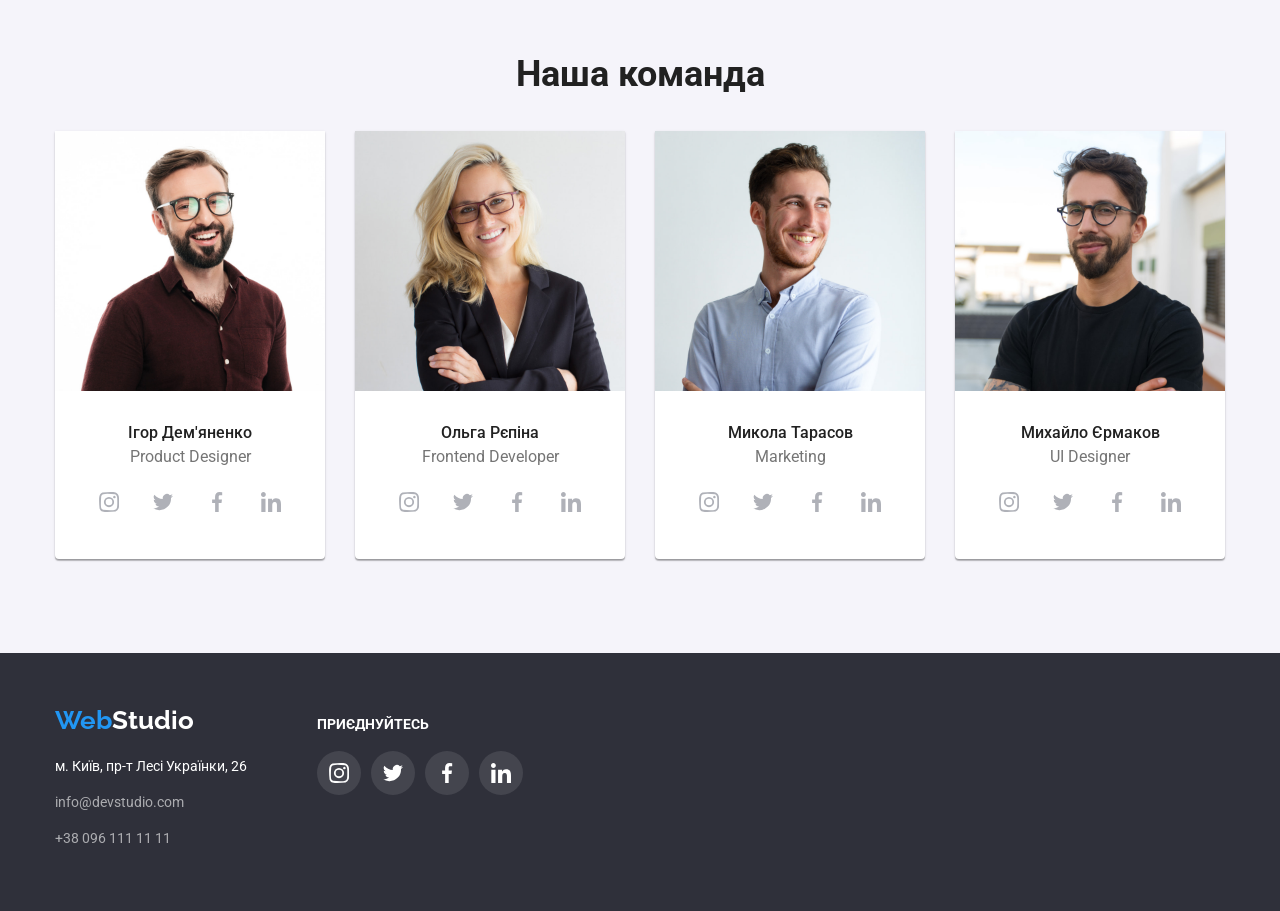
==== commit 1bbb7edb: "header-contact-icons adn footer-social-icons" ====
--- a/index.html
+++ b/index.html
@@ -45,12 +45,16 @@
         </nav>
         <ul class="list list-contacts">
           <li class="item-contacts">
-            <a class="header-link header-nav" href="mailto:info@devstudio.com"
+            <a class="header-link header-nav" href="mailto:info@devstudio.com">
+              <svg class="header-contact-icon" width="16" height="12">
+                <use href="./images/icons.svg#mail"></use></svg
               >info@devstudio.com</a
             >
           </li>
           <li>
-            <a class="header-link header-nav" href="tel:+380961111111"
+            <a class="header-link header-nav" href="tel:+380961111111">
+              <svg class="header-contact-icon" width="10" height="16">
+                <use href="./images/icons.svg#tel"></use></svg
               >+38 096 111 11 11</a
             >
           </li>
@@ -398,28 +402,81 @@
     </main>
     <footer class="footer" id="address">
       <div class="container">
-        <a
-          class="footer-logo-link"
-          href="./index.html"
-          aria-label="Логотип сайта WebStudio"
-          lang="en"
-          >Web<span class="footer-logo">Studio</span></a
-        >
-        <address class="address">
-          <p class="address-text">м. Київ, пр-т Лесі Українки, 26</p>
-          <ul class="list">
-            <li class="address-item">
-              <a class="address-link" href="mailto:info@devstudio.com"
-                >info@devstudio.com</a
-              >
-            </li>
-            <li class="address-item">
-              <a class="address-link" href="tel:+380961111111"
-                >+38 096 111 11 11</a
-              >
-            </li>
-          </ul>
-        </address>
+        <div class="footer-container">
+          <div class="footer-contact">
+            <a
+              class="footer-logo-link"
+              href="./index.html"
+              aria-label="Логотип сайта WebStudio"
+              lang="en"
+              >Web<span class="footer-logo">Studio</span></a
+            >
+            <address class="address">
+              <p class="address-text">м. Київ, пр-т Лесі Українки, 26</p>
+              <ul class="list">
+                <li class="address-item">
+                  <a class="address-link" href="mailto:info@devstudio.com"
+                    >info@devstudio.com</a
+                  >
+                </li>
+                <li class="address-item">
+                  <a class="address-link" href="tel:+380961111111"
+                    >+38 096 111 11 11</a
+                  >
+                </li>
+              </ul>
+            </address>
+          </div>
+          <div class="footer-social">
+            <p class="footer-social-text">приєднуйтесь</p>
+            <ul class="list social-list">
+                  <li class="social-item">
+                    <a
+                      class="social-link footer-social-link"
+                      href="https://www.instagram.com/"
+                      target="_blank"
+                      rel="noopener noreferrer"
+                      aria-label="іконка Instagram"
+                      ><svg class="footer-social-icon" width="20" height="20">
+                        <use href="./images/icons.svg#instagram"></use></svg
+                    ></a>
+                  </li>
+                  <li class="social-item">
+                    <a
+                      class="social-link footer-social-link"
+                      href="https://x.com/"
+                      target="_blank"
+                      rel="noopener noreferrer"
+                      aria-label="іконка Twitter"
+                      ><svg class="footer-social-icon" width="20" height="20">
+                        <use href="./images/icons.svg#twitter"></use></svg
+                    ></a>
+                  </li>
+                  <li class="social-item">
+                    <a
+                      class="social-link footer-social-link"
+                      href="https://www.facebook.com/"
+                      target="_blank"
+                      rel="noopener noreferrer"
+                      aria-label="іконка Facebook"
+                      ><svg class="footer-social-icon" width="20" height="20">
+                        <use href="./images/icons.svg#facebook"></use></svg
+                    ></a>
+                  </li>
+                  <li class="social-item">
+                    <a
+                      class="social-link footer-social-link"
+                      href="https://linkedin.com/"
+                      target="_blank"
+                      rel="noopener noreferrer"
+                      aria-label="іконка Linkedin"
+                      ><svg class="footer-social-icon" width="20" height="20">
+                        <use href="./images/icons.svg#linkedin"></use></svg
+                    ></a>
+                  </li>
+                </ul>
+          </div>
+        </div>
       </div>
     </footer>
   </body>
--- a/css/styles.css
+++ b/css/styles.css
@@ -143,7 +143,10 @@
   padding-top: 32px;
   padding-bottom: 32px;
 }
-
+.header-contact-icon {
+  fill: currentColor;
+  margin-right: 10px;
+}
 .header-link:hover,
 .header-link:focus {
   color: var(--active-color);
@@ -329,6 +332,13 @@
   background-color: var(--main-background-color);
   padding: 60px 0px;
 }
+.footer-container {
+  display: flex;
+  align-items: baseline;
+}
+.footer-contact {
+  margin-right: 70px;
+}
 .footer-logo-link {
   display: block;
   font-family: var(--secondary-font);
@@ -345,14 +355,13 @@
 .address {
   line-height: 1.71;
   font-style: normal;
-
-  .address-text {
-    color: #ffffff;
-    padding-bottom: 12px;
-  }
-  .address-item {
-    padding-bottom: 12px;
-  }
+}
+.address-text {
+  color: #ffffff;
+  padding-bottom: 12px;
+}
+.address-item {
+  padding-bottom: 12px;
 }
 .address-item:last-child {
   padding-bottom: 0px;
@@ -365,6 +374,18 @@
 .address-link:hover,
 .address-link:focus {
   color: var(--active-color);
+}
+.footer-social-text {
+  font-weight: 700;
+  text-transform: uppercase;
+  margin-bottom: 20px;
+  color: #ffffff;
+}
+.footer-social-link {
+  background-color: #ffffff1a;
+}
+.footer-social-icon {
+  fill: #ffffff;
 }
 /*=================================Portfolio=============================*/
 .filters {
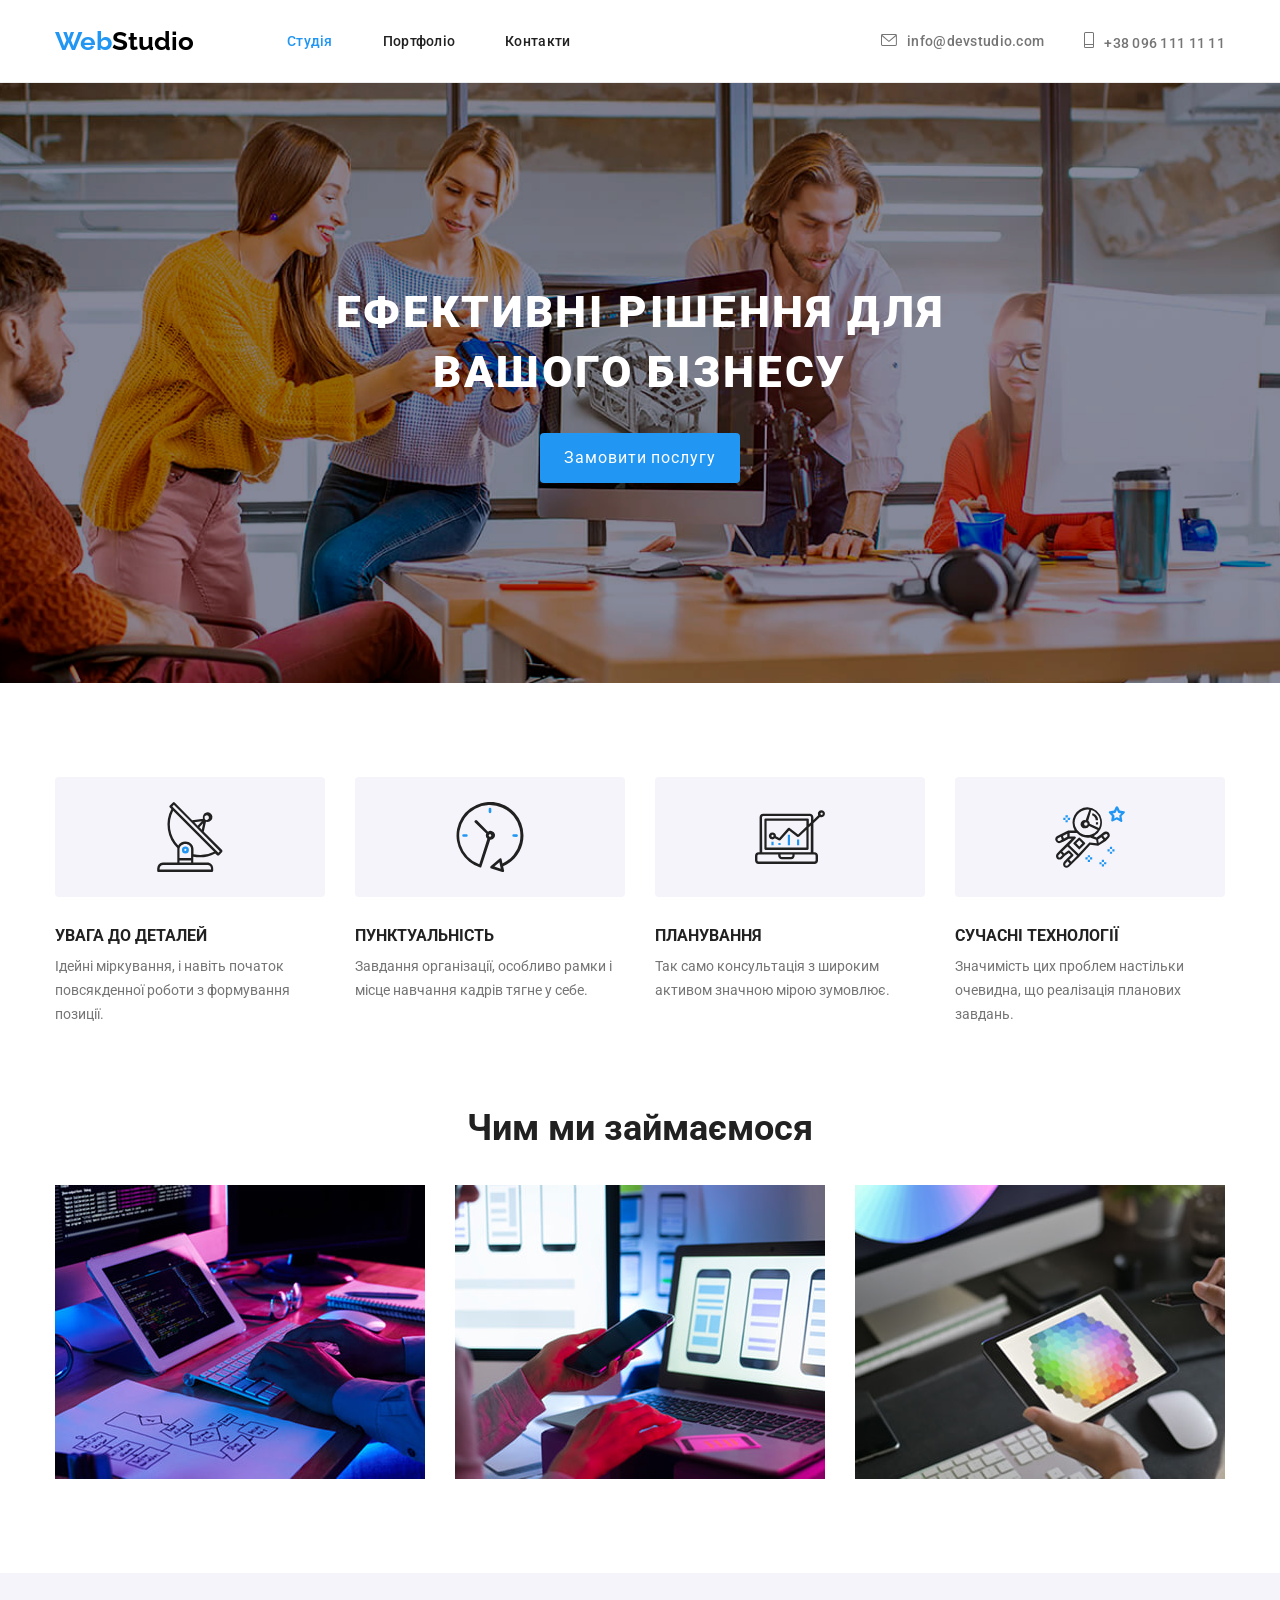
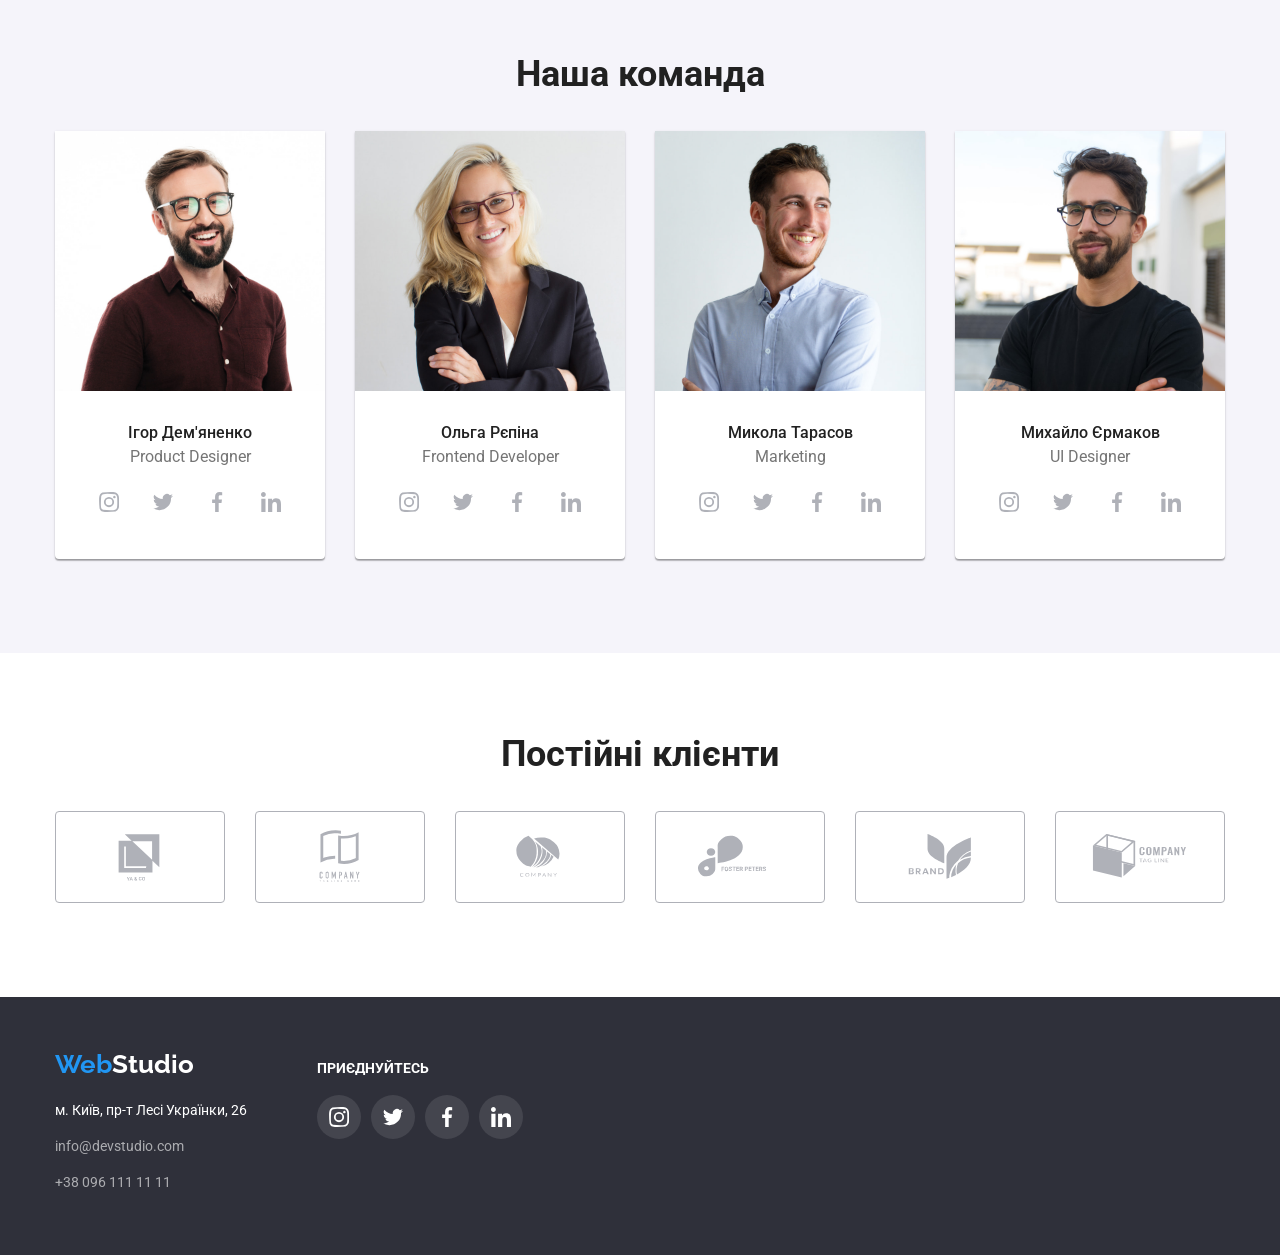
==== commit 8e752caa: "section - client" ====
--- a/index.html
+++ b/index.html
@@ -399,6 +399,50 @@
           </ul>
         </div>
       </section>
+      <section class="section client">
+        <div class="container">
+          <h2 class="title">Постійні клієнти</h2>
+          <ul class="list grid">
+            <li class="client-item">
+              <a class="client-link" href="#" aria-label="Клієнт 1">
+                <svg class="client-icon" width="106" height="60">
+                  <use href="./images/icons.svg#client-1"></use>
+                </svg>
+              </a>
+            </li>
+            <li>
+              <a class="client-link" href="#" aria-label="Клієнт 2"
+                ><svg class="client-icon" width="106" height="60">
+                  <use href="./images/icons.svg#client-2"></use></svg
+              ></a>
+            </li>
+            <li>
+              <a class="client-link" href="#" aria-label="Клієнт 3"
+                ><svg class="client-icon" width="106" height="60">
+                  <use href="./images/icons.svg#client-3"></use></svg
+              ></a>
+            </li>
+            <li>
+              <a class="client-link" href="#" aria-label="Клієнт 4"
+                ><svg class="client-icon" width="106" height="60">
+                  <use href="./images/icons.svg#client-4"></use></svg
+              ></a>
+            </li>
+            <li>
+              <a class="client-link" href="#" aria-label="Клієнт 5"
+                ><svg class="client-icon" width="106" height="60">
+                  <use href="./images/icons.svg#client-5"></use></svg
+              ></a>
+            </li>
+            <li>
+              <a class="client-link" href="#" aria-label="Клієнт 5"
+                ><svg class="client-icon" width="106" height="60">
+                  <use href="./images/icons.svg#client-6"></use></svg
+              ></a>
+            </li>
+          </ul>
+        </div>
+      </section>
     </main>
     <footer class="footer" id="address">
       <div class="container">
@@ -430,51 +474,51 @@
           <div class="footer-social">
             <p class="footer-social-text">приєднуйтесь</p>
             <ul class="list social-list">
-                  <li class="social-item">
-                    <a
-                      class="social-link footer-social-link"
-                      href="https://www.instagram.com/"
-                      target="_blank"
-                      rel="noopener noreferrer"
-                      aria-label="іконка Instagram"
-                      ><svg class="footer-social-icon" width="20" height="20">
-                        <use href="./images/icons.svg#instagram"></use></svg
-                    ></a>
-                  </li>
-                  <li class="social-item">
-                    <a
-                      class="social-link footer-social-link"
-                      href="https://x.com/"
-                      target="_blank"
-                      rel="noopener noreferrer"
-                      aria-label="іконка Twitter"
-                      ><svg class="footer-social-icon" width="20" height="20">
-                        <use href="./images/icons.svg#twitter"></use></svg
-                    ></a>
-                  </li>
-                  <li class="social-item">
-                    <a
-                      class="social-link footer-social-link"
-                      href="https://www.facebook.com/"
-                      target="_blank"
-                      rel="noopener noreferrer"
-                      aria-label="іконка Facebook"
-                      ><svg class="footer-social-icon" width="20" height="20">
-                        <use href="./images/icons.svg#facebook"></use></svg
-                    ></a>
-                  </li>
-                  <li class="social-item">
-                    <a
-                      class="social-link footer-social-link"
-                      href="https://linkedin.com/"
-                      target="_blank"
-                      rel="noopener noreferrer"
-                      aria-label="іконка Linkedin"
-                      ><svg class="footer-social-icon" width="20" height="20">
-                        <use href="./images/icons.svg#linkedin"></use></svg
-                    ></a>
-                  </li>
-                </ul>
+              <li class="social-item">
+                <a
+                  class="social-link footer-social-link"
+                  href="https://www.instagram.com/"
+                  target="_blank"
+                  rel="noopener noreferrer"
+                  aria-label="іконка Instagram"
+                  ><svg class="footer-social-icon" width="20" height="20">
+                    <use href="./images/icons.svg#instagram"></use></svg
+                ></a>
+              </li>
+              <li class="social-item">
+                <a
+                  class="social-link footer-social-link"
+                  href="https://x.com/"
+                  target="_blank"
+                  rel="noopener noreferrer"
+                  aria-label="іконка Twitter"
+                  ><svg class="footer-social-icon" width="20" height="20">
+                    <use href="./images/icons.svg#twitter"></use></svg
+                ></a>
+              </li>
+              <li class="social-item">
+                <a
+                  class="social-link footer-social-link"
+                  href="https://www.facebook.com/"
+                  target="_blank"
+                  rel="noopener noreferrer"
+                  aria-label="іконка Facebook"
+                  ><svg class="footer-social-icon" width="20" height="20">
+                    <use href="./images/icons.svg#facebook"></use></svg
+                ></a>
+              </li>
+              <li class="social-item">
+                <a
+                  class="social-link footer-social-link"
+                  href="https://linkedin.com/"
+                  target="_blank"
+                  rel="noopener noreferrer"
+                  aria-label="іконка Linkedin"
+                  ><svg class="footer-social-icon" width="20" height="20">
+                    <use href="./images/icons.svg#linkedin"></use></svg
+                ></a>
+              </li>
+            </ul>
           </div>
         </div>
       </div>
--- a/css/styles.css
+++ b/css/styles.css
@@ -59,14 +59,11 @@
 .section {
   padding-top: 94px;
 }
-
-.section:nth-child(3n) {
+.section:nth-of-type(n + 3) {
+  padding-top: 94px;
   padding-bottom: 94px;
 }
 
-.section:last-child {
-  padding-bottom: 94px;
-}
 .grid {
   display: flex;
   flex-wrap: wrap;
@@ -89,7 +86,7 @@
   font-size: 36px;
   text-align: center;
   color: var(--main-color-title);
-  padding-bottom: 50px;
+  margin-bottom: 50px;
 }
 
 .img {
@@ -327,6 +324,30 @@
 .social-link:focus .social-icon {
   fill: var(--fill-active-icons);
 }
+/*===============================client=========================*/
+.client-item {
+  --number: 6;
+}
+.client-link {
+  width: 170px;
+  height: 92px;
+  display: flex;
+  justify-content: center;
+  align-items: center;
+  border: 1px solid var(--fill-icons);
+  border-radius: 4px;
+}
+.client-link:hover,
+.client-link:focus {
+  border: 1px solid var(--active-color);
+}
+.client-icon {
+  fill: var(--fill-icons);
+}
+.client-link:hover .client-icon,
+.client-link:focus .client-icon {
+  fill: var(--active-color);
+}
 /*===============================footer=========================*/
 .footer {
   background-color: var(--main-background-color);
